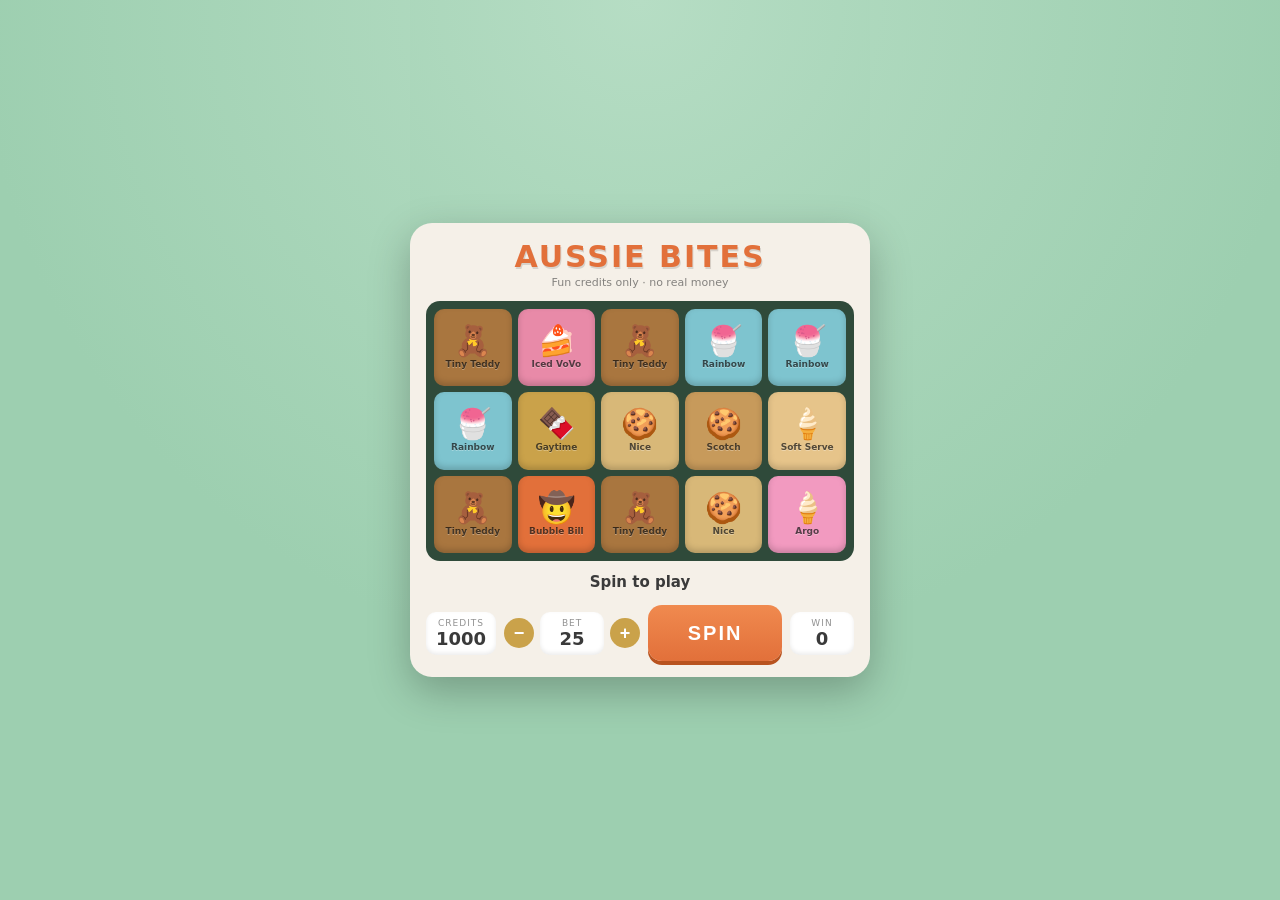
==== game/index.html @ 85b824dc "Add Phase 1 playable Aussie Bites web slot + lock symbol catalogue - Self-contained HTML/CSS/JS slot" ====
<!DOCTYPE html>
<html lang="en">
<head>
  <meta charset="UTF-8" />
  <meta name="viewport" content="width=device-width, initial-scale=1.0, maximum-scale=1.0, user-scalable=no" />
  <title>Aussie Bites</title>
  <link rel="stylesheet" href="css/style.css" />
</head>
<body>
  <div id="machine">
    <header id="topbar">
      <h1>AUSSIE BITES</h1>
      <p class="tagline">Fun credits only &middot; no real money</p>
    </header>

    <!-- Reel grid: 5 reels x 3 rows -->
    <div id="reels" aria-label="slot reels"></div>

    <!-- Win / message banner -->
    <div id="banner">Spin to play</div>

    <!-- Controls -->
    <footer id="controls">
      <div class="meter">
        <span class="meter-label">CREDITS</span>
        <span id="credits" class="meter-value">0</span>
      </div>

      <div class="bet">
        <button id="betDown" class="chip" aria-label="decrease bet">&minus;</button>
        <div class="meter">
          <span class="meter-label">BET</span>
          <span id="bet" class="meter-value">0</span>
        </div>
        <button id="betUp" class="chip" aria-label="increase bet">&plus;</button>
      </div>

      <button id="spin">SPIN</button>

      <div class="meter">
        <span class="meter-label">WIN</span>
        <span id="win" class="meter-value">0</span>
      </div>
    </footer>
  </div>

  <script src="js/symbols.js"></script>
  <script src="js/paylines.js"></script>
  <script src="js/game.js"></script>
</body>
</html>
---- game/css/style.css ----
/* Aussie Bites — Phase 1 styling.
   Greeting-card aesthetic: soft pastels, cream cards, rounded, drop shadows. */

:root {
  --mint: #9dcfb0;
  --cream: #f5f0e8;
  --ink: #3a3a3a;
  --accent: #e2703a;
  --gold: #caa24a;
}

* { box-sizing: border-box; -webkit-tap-highlight-color: transparent; }

html, body {
  margin: 0;
  height: 100%;
  font-family: "Trebuchet MS", "Segoe UI", system-ui, sans-serif;
  color: var(--ink);
  background: radial-gradient(circle at 50% 0%, #b6ddc4 0%, var(--mint) 60%);
  display: flex;
  align-items: center;
  justify-content: center;
}

#machine {
  width: min(96vw, 460px);
  background: var(--cream);
  border-radius: 22px;
  padding: 16px;
  box-shadow: 0 14px 40px rgba(0, 0, 0, 0.25);
}

#topbar { text-align: center; margin-bottom: 12px; }
#topbar h1 {
  margin: 0;
  font-size: 30px;
  letter-spacing: 2px;
  color: var(--accent);
  text-shadow: 1px 2px 0 rgba(0, 0, 0, 0.12);
}
.tagline { margin: 2px 0 0; font-size: 11px; opacity: 0.6; }

/* Reel grid */
#reels {
  display: grid;
  grid-template-columns: repeat(5, 1fr);
  gap: 6px;
  background: #2f4a3a;
  padding: 8px;
  border-radius: 14px;
}
.reel { display: grid; grid-template-rows: repeat(3, 1fr); gap: 6px; }

.cell {
  aspect-ratio: 1 / 1;
  border-radius: 10px;
  display: flex;
  flex-direction: column;
  align-items: center;
  justify-content: center;
  text-align: center;
  box-shadow: inset 0 -3px 6px rgba(0, 0, 0, 0.18);
  transition: opacity 0.1s, transform 0.1s;
  overflow: hidden;
}
.sym-emoji { font-size: clamp(18px, 6vw, 30px); line-height: 1; }
.sym-label {
  font-size: 9px;
  font-weight: bold;
  margin-top: 3px;
  color: rgba(0, 0, 0, 0.65);
  text-shadow: 0 1px 0 rgba(255, 255, 255, 0.3);
}
.cell.hit {
  outline: 3px solid #fff36b;
  transform: scale(1.06);
  box-shadow: 0 0 14px #ffe14d;
}

/* Banner */
#banner {
  margin: 12px 0;
  text-align: center;
  font-weight: bold;
  font-size: 15px;
  min-height: 20px;
  color: var(--ink);
}
#banner.flash { color: #c0392b; animation: shake 0.3s; }
@keyframes shake {
  0%, 100% { transform: translateX(0); }
  25% { transform: translateX(-4px); }
  75% { transform: translateX(4px); }
}

/* Controls */
#controls {
  display: flex;
  align-items: center;
  justify-content: space-between;
  gap: 8px;
}
.meter {
  display: flex;
  flex-direction: column;
  align-items: center;
  background: #fff;
  border-radius: 10px;
  padding: 6px 10px;
  min-width: 64px;
  box-shadow: inset 0 -2px 4px rgba(0, 0, 0, 0.08);
}
.meter-label { font-size: 9px; letter-spacing: 1px; opacity: 0.55; }
.meter-value { font-size: 18px; font-weight: bold; }

.bet { display: flex; align-items: center; gap: 6px; }
.chip {
  width: 30px; height: 30px;
  border: none; border-radius: 50%;
  background: var(--gold); color: #fff;
  font-size: 18px; font-weight: bold;
  cursor: pointer;
}
.chip:active { transform: scale(0.92); }

#spin {
  flex: 1;
  height: 56px;
  border: none;
  border-radius: 14px;
  background: linear-gradient(180deg, #f08a4f, var(--accent));
  color: #fff;
  font-size: 20px;
  font-weight: bold;
  letter-spacing: 2px;
  cursor: pointer;
  box-shadow: 0 4px 0 #b8531f;
}
#spin:active { transform: translateY(3px); box-shadow: 0 1px 0 #b8531f; }
#spin:disabled { opacity: 0.6; box-shadow: 0 4px 0 #b8531f; cursor: default; }
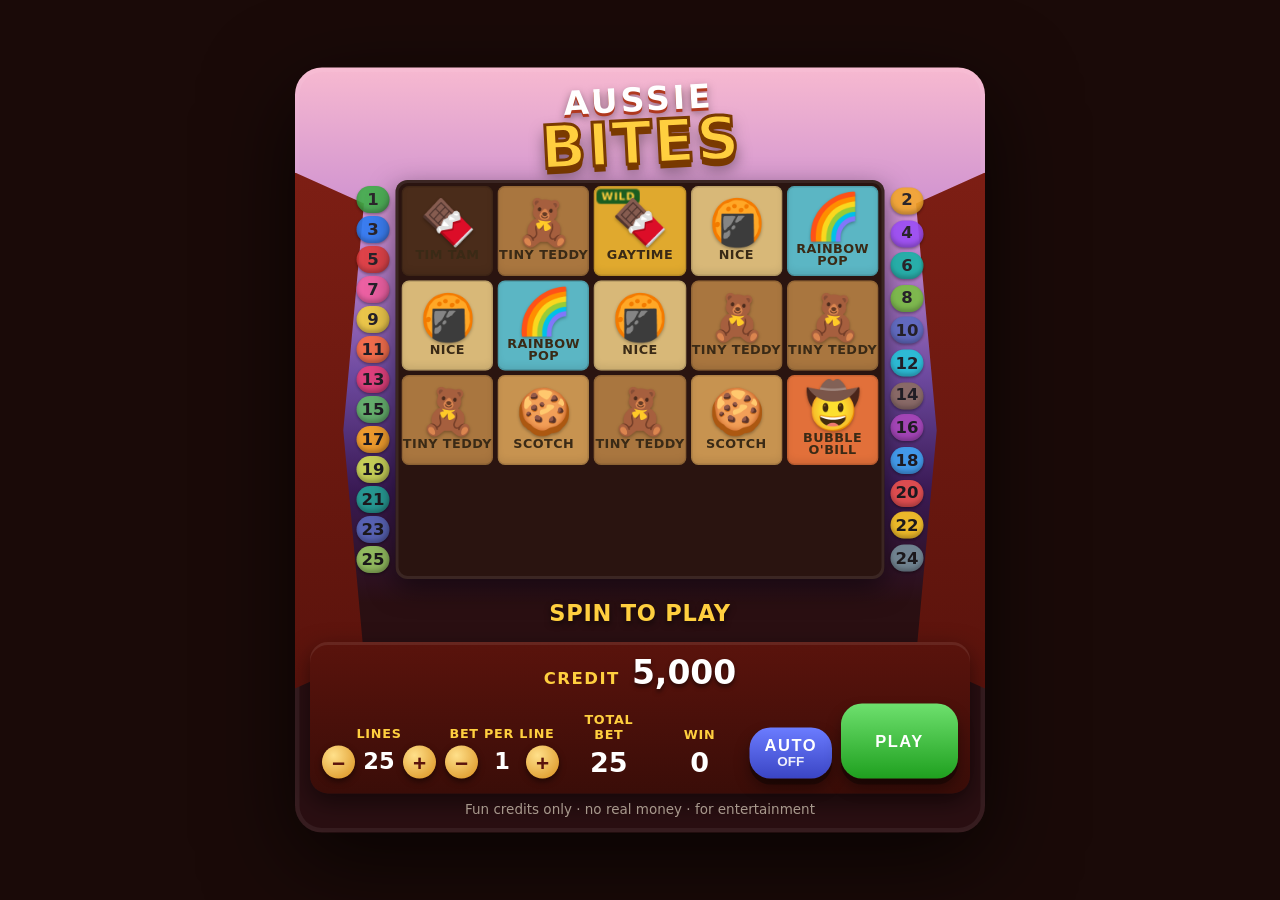
==== commit 8cbe5574: "Complete More Chilli-style rebuild: virtual reel strips, full feature, tuned RTP Full replacement of" ====
--- a/game/index.html
+++ b/game/index.html
@@ -3,46 +3,105 @@
 <head>
   <meta charset="UTF-8" />
   <meta name="viewport" content="width=device-width, initial-scale=1.0, maximum-scale=1.0, user-scalable=no" />
-  <title>Aussie Bites</title>
+  <title>Aussie Bites — Canteen Frenzy</title>
   <link rel="stylesheet" href="css/style.css" />
 </head>
 <body>
-  <div id="machine">
-    <header id="topbar">
-      <h1>AUSSIE BITES</h1>
-      <p class="tagline">Fun credits only &middot; no real money</p>
-    </header>
+  <!-- Whole machine scales to fit the screen via JS transform -->
+  <div id="stage">
+    <div id="machine" class="base-mode">
 
-    <!-- Reel grid: 5 reels x 3 rows -->
-    <div id="reels" aria-label="slot reels"></div>
+      <!-- ===== Top bar: logo + collect meter (meter shown in feature) ===== -->
+      <header id="topbar">
+        <div id="logo">
+          <span class="logo-aussie">AUSSIE</span>
+          <span class="logo-bites">BITES</span>
+        </div>
+        <div id="collect" aria-hidden="true">
+          <span id="collectCount">0</span>
+          <span class="collect-label">COLLECTED</span>
+          <div id="collectGoal">Collect 9 for more reels!</div>
+        </div>
+      </header>
 
-    <!-- Win / message banner -->
-    <div id="banner">Spin to play</div>
-
-    <!-- Controls -->
-    <footer id="controls">
-      <div class="meter">
-        <span class="meter-label">CREDITS</span>
-        <span id="credits" class="meter-value">0</span>
+      <!-- ===== Reel area: payline numbers | reels | payline numbers ===== -->
+      <div id="reelArea">
+        <div class="line-col" id="linesLeft"></div>
+        <div id="reelWrap">
+          <div id="reels" aria-label="slot reels"></div>
+          <!-- payline + win-line overlays are drawn here -->
+          <svg id="lineOverlay" viewBox="0 0 1000 600" preserveAspectRatio="none"></svg>
+          <div id="freeBadge" aria-hidden="true">BONUS REELS IN PLAY</div>
+        </div>
+        <div class="line-col" id="linesRight"></div>
       </div>
 
-      <div class="bet">
-        <button id="betDown" class="chip" aria-label="decrease bet">&minus;</button>
-        <div class="meter">
-          <span class="meter-label">BET</span>
-          <span id="bet" class="meter-value">0</span>
+      <!-- ===== Message banner ===== -->
+      <div id="banner">SPIN TO PLAY</div>
+
+      <!-- ===== Button deck (More Chilli style) ===== -->
+      <footer id="deck">
+        <div class="readout">
+          <span class="readout-label">CREDIT</span>
+          <span id="credits" class="readout-value">0</span>
         </div>
-        <button id="betUp" class="chip" aria-label="increase bet">&plus;</button>
-      </div>
 
-      <button id="spin">SPIN</button>
+        <div class="deck-controls">
+          <div class="ctrl">
+            <span class="ctrl-label">LINES</span>
+            <div class="ctrl-row">
+              <button class="step" id="linesDown" aria-label="fewer lines">−</button>
+              <span id="lines" class="ctrl-value">25</span>
+              <button class="step" id="linesUp" aria-label="more lines">+</button>
+            </div>
+          </div>
 
-      <div class="meter">
-        <span class="meter-label">WIN</span>
-        <span id="win" class="meter-value">0</span>
-      </div>
-    </footer>
+          <div class="ctrl">
+            <span class="ctrl-label">BET PER LINE</span>
+            <div class="ctrl-row">
+              <button class="step" id="betDown" aria-label="lower bet">−</button>
+              <span id="betPerLine" class="ctrl-value">1</span>
+              <button class="step" id="betUp" aria-label="raise bet">+</button>
+            </div>
+          </div>
+
+          <div class="ctrl">
+            <span class="ctrl-label">TOTAL BET</span>
+            <span id="totalBet" class="ctrl-value big">25</span>
+          </div>
+
+          <div class="ctrl">
+            <span class="ctrl-label">WIN</span>
+            <span id="win" class="ctrl-value big">0</span>
+          </div>
+
+          <button id="auto" class="round-btn">
+            <span class="round-top">AUTO</span>
+            <span id="autoCount" class="round-sub">OFF</span>
+          </button>
+
+          <button id="play" class="round-btn play">
+            <span class="round-top">PLAY</span>
+          </button>
+        </div>
+      </footer>
+
+      <p class="disclaimer">Fun credits only · no real money · for entertainment</p>
+    </div>
   </div>
+
+  <!-- ===== Full-screen celebration / pick overlays ===== -->
+  <div id="overlay" class="hidden">
+    <div id="overlayCard">
+      <div id="overlayMascot">🤠</div>
+      <h2 id="overlayTitle">CANTEEN FRENZY!</h2>
+      <p id="overlaySub">12 Free Games</p>
+      <button id="overlayBtn">START</button>
+    </div>
+  </div>
+
+  <!-- big-win coin canvas -->
+  <canvas id="fx" aria-hidden="true"></canvas>
 
   <script src="js/symbols.js"></script>
   <script src="js/paylines.js"></script>
--- a/game/css/style.css
+++ b/game/css/style.css
@@ -1,140 +1,370 @@
-/* Aussie Bites — Phase 1 styling.
-   Greeting-card aesthetic: soft pastels, cream cards, rounded, drop shadows. */
+/* ============================================================
+   Aussie Bites — More Chilli-style cabinet
+   Placeholder symbol art (emoji + colour) for now; chrome is real.
+   ============================================================ */
 
 :root {
-  --mint: #9dcfb0;
-  --cream: #f5f0e8;
-  --ink: #3a3a3a;
-  --accent: #e2703a;
-  --gold: #caa24a;
-}
-
-* { box-sizing: border-box; -webkit-tap-highlight-color: transparent; }
+  --reel-cell: #f7f1df;      /* cream reel cell */
+  --reel-cell-2: #fbf7ea;
+  --gap: #2a1410;            /* dark reel separators */
+  --gold: #ffcf3f;
+  --gold-deep: #d98f1d;
+  --sky-top: #f7b9d0;
+  --sky-mid: #c88bd0;
+  --sky-low: #6e4aa0;
+  --rock: #7d1e14;
+  --rock-dark: #5a130c;
+  --deck: #3a0d08;
+  --text-cream: #fff6e0;
+}
+
+* { box-sizing: border-box; margin: 0; padding: 0; -webkit-tap-highlight-color: transparent; }
 
 html, body {
-  margin: 0;
   height: 100%;
   font-family: "Trebuchet MS", "Segoe UI", system-ui, sans-serif;
-  color: var(--ink);
-  background: radial-gradient(circle at 50% 0%, #b6ddc4 0%, var(--mint) 60%);
+  background: #1a0a08;
+  color: var(--text-cream);
+  overflow: hidden;
+  user-select: none;
+}
+
+/* Stage centres + scales the fixed-size machine to any screen */
+#stage {
+  position: fixed;
+  inset: 0;
   display: flex;
   align-items: center;
   justify-content: center;
 }
 
 #machine {
-  width: min(96vw, 460px);
-  background: var(--cream);
-  border-radius: 22px;
-  padding: 16px;
-  box-shadow: 0 14px 40px rgba(0, 0, 0, 0.25);
-}
-
-#topbar { text-align: center; margin-bottom: 12px; }
-#topbar h1 {
-  margin: 0;
-  font-size: 30px;
+  position: relative;
+  width: 460px;
+  /* desert sunset */
+  background:
+    linear-gradient(180deg, var(--sky-top) 0%, var(--sky-mid) 22%, var(--sky-low) 40%, #3a1a55 55%, #2a0f12 70%);
+  border-radius: 18px;
+  padding: 12px 10px 10px;
+  box-shadow: 0 18px 60px rgba(0,0,0,.7), inset 0 0 0 3px rgba(255,255,255,.06);
+  overflow: hidden;
+}
+/* canyon rock walls framing the reels */
+#machine::before, #machine::after {
+  content: "";
+  position: absolute;
+  top: 70px; bottom: 96px;
+  width: 46px;
+  background: linear-gradient(180deg, var(--rock), var(--rock-dark));
+  z-index: 0;
+}
+#machine::before { left: 0; clip-path: polygon(0 0,100% 6%,70% 50%,100% 94%,0 100%); }
+#machine::after  { right: 0; clip-path: polygon(100% 0,0 6%,30% 50%,0 94%,100% 100%); }
+
+/* ===== Top bar ===== */
+#topbar {
+  position: relative;
+  z-index: 2;
+  display: flex;
+  align-items: center;
+  justify-content: center;
+  min-height: 56px;
+  margin-bottom: 6px;
+}
+#logo { text-align: center; line-height: .92; transform: rotate(-3deg); }
+.logo-aussie {
+  display: block;
+  font-size: 22px;
+  font-weight: 800;
   letter-spacing: 2px;
-  color: var(--accent);
-  text-shadow: 1px 2px 0 rgba(0, 0, 0, 0.12);
-}
-.tagline { margin: 2px 0 0; font-size: 11px; opacity: 0.6; }
-
-/* Reel grid */
+  color: #fff;
+  text-shadow: 0 2px 0 #b1391f, 0 3px 6px rgba(0,0,0,.5);
+}
+.logo-bites {
+  display: block;
+  font-size: 40px;
+  font-weight: 900;
+  letter-spacing: 1px;
+  color: var(--gold);
+  -webkit-text-stroke: 2px #7a3a00;
+  text-shadow: 0 4px 0 #7a3a00, 0 6px 10px rgba(0,0,0,.5);
+}
+
+/* collect meter (feature only) */
+#collect {
+  position: absolute;
+  right: 6px; top: 0;
+  text-align: center;
+  background: radial-gradient(circle at 50% 35%, #ff5a3c, #b81d0c);
+  border: 3px solid var(--gold);
+  border-radius: 50%;
+  width: 78px; height: 78px;
+  display: none;
+  flex-direction: column;
+  align-items: center;
+  justify-content: center;
+  box-shadow: 0 4px 14px rgba(0,0,0,.5);
+}
+#machine.feature-mode #collect { display: flex; }
+#collectCount { font-size: 30px; font-weight: 900; color: #fff; text-shadow: 0 2px 3px rgba(0,0,0,.6); }
+.collect-label { font-size: 9px; font-weight: 700; letter-spacing: 1px; color: var(--gold); }
+#collectGoal {
+  position: absolute; top: 82px; right: -6px;
+  width: 150px;
+  font-size: 11px; font-weight: 700;
+  color: #fff; text-shadow: 0 1px 3px #000;
+  text-align: right;
+}
+@keyframes collectPop { 0%{transform:scale(1)} 40%{transform:scale(1.35)} 100%{transform:scale(1)} }
+#collect.pop { animation: collectPop .4s ease; }
+
+/* ===== Reel area ===== */
+#reelArea {
+  position: relative;
+  z-index: 2;
+  display: flex;
+  align-items: stretch;
+  gap: 4px;
+  justify-content: center;
+}
+.line-col {
+  display: flex;
+  flex-direction: column;
+  justify-content: space-around;
+  padding: 4px 0;
+  gap: 2px;
+}
+.line-num {
+  width: 22px; height: 18px;
+  border-radius: 9px;
+  font-size: 11px; font-weight: 800;
+  color: #1a1a1a;
+  display: flex; align-items: center; justify-content: center;
+  box-shadow: inset 0 -2px 3px rgba(0,0,0,.25), 0 1px 2px rgba(0,0,0,.4);
+  opacity: .9;
+  transition: transform .15s, box-shadow .15s, opacity .15s;
+}
+.line-num.active {
+  opacity: 1;
+  transform: scale(1.18);
+  box-shadow: 0 0 8px 2px #fff, inset 0 -2px 3px rgba(0,0,0,.25);
+}
+.line-num.off { opacity: .25; filter: grayscale(.7); }
+
+#reelWrap {
+  position: relative;
+  background: var(--gap);
+  border-radius: 8px;
+  padding: 4px;
+  box-shadow: inset 0 0 0 2px rgba(255,255,255,.08), 0 6px 18px rgba(0,0,0,.5);
+}
 #reels {
   display: grid;
   grid-template-columns: repeat(5, 1fr);
-  gap: 6px;
-  background: #2f4a3a;
-  padding: 8px;
-  border-radius: 14px;
-}
-.reel { display: grid; grid-template-rows: repeat(3, 1fr); gap: 6px; }
-
+  gap: 3px;
+  width: 318px;
+}
+.reel {
+  display: grid;
+  grid-template-rows: repeat(3, 1fr);
+  gap: 3px;
+  overflow: hidden;
+}
 .cell {
-  aspect-ratio: 1 / 1;
-  border-radius: 10px;
+  position: relative;
+  height: 60px;
+  border-radius: 5px;
+  background: var(--reel-cell);
   display: flex;
   flex-direction: column;
   align-items: center;
   justify-content: center;
+  box-shadow: inset 0 0 0 1px rgba(0,0,0,.12), inset 0 -3px 5px rgba(0,0,0,.08);
+  transition: transform .1s;
+  overflow: hidden;
+}
+.cell .sym-emoji { font-size: 30px; line-height: 1; filter: drop-shadow(0 1px 1px rgba(0,0,0,.3)); }
+.cell .sym-label {
+  font-size: 8.5px; font-weight: 800; letter-spacing: .3px;
+  color: #3a2a16; margin-top: 2px; text-transform: uppercase;
+  max-width: 100%; text-align: center; line-height: 1;
+}
+/* role tags on placeholder tiles */
+.cell .sym-tag {
+  position: absolute; top: 2px; left: 2px;
+  font-size: 7px; font-weight: 900; letter-spacing: .5px;
+  padding: 1px 3px; border-radius: 3px;
+  background: rgba(0,0,0,.55); color: var(--gold);
+}
+.cell.scatter .sym-tag { background: #c2185b; color: #fff; }
+.cell.wild .sym-tag { background: #1b5e20; color: var(--gold); }
+
+.cell.dim { opacity: .3; }
+@keyframes hitPulse {
+  0%,100% { transform: scale(1); box-shadow: inset 0 0 0 1px rgba(0,0,0,.12); }
+  50% { transform: scale(1.08); box-shadow: 0 0 14px 3px var(--gold), inset 0 0 0 2px var(--gold); }
+}
+.cell.hit { animation: hitPulse .55s ease infinite; z-index: 3; }
+@keyframes scatterGlow {
+  0%,100% { box-shadow: inset 0 0 0 2px #c2185b; }
+  50% { box-shadow: 0 0 16px 4px #ff4081, inset 0 0 0 2px #ff4081; }
+}
+.cell.scatter-hit { animation: scatterGlow .6s ease infinite; z-index: 3; }
+/* reel currently spinning */
+.reel.spinning .cell { filter: blur(1px); }
+@keyframes anticip {
+  0%,100% { box-shadow: inset 0 0 0 2px var(--gold); }
+  50% { box-shadow: 0 0 22px 6px var(--gold), inset 0 0 0 3px var(--gold); }
+}
+.reel.anticipating { animation: anticip .35s ease infinite; }
+
+/* expanding wild fills the whole reel */
+.cell.wild-expand {
+  background: linear-gradient(180deg, #ffd96b, #e0a92e) !important;
+}
+
+#freeBadge {
+  position: absolute;
+  left: 50%; bottom: -10px; transform: translateX(-50%);
+  background: var(--gold); color: #5a130c;
+  font-size: 10px; font-weight: 900; letter-spacing: 1px;
+  padding: 3px 12px; border-radius: 10px;
+  display: none; white-space: nowrap;
+  box-shadow: 0 2px 6px rgba(0,0,0,.5);
+}
+#machine.feature-mode #freeBadge { display: block; }
+
+#lineOverlay {
+  position: absolute; inset: 4px;
+  width: calc(100% - 8px); height: calc(100% - 8px);
+  pointer-events: none; z-index: 4;
+}
+
+/* ===== Banner ===== */
+#banner {
+  position: relative; z-index: 2;
+  margin: 14px auto 8px;
   text-align: center;
-  box-shadow: inset 0 -3px 6px rgba(0, 0, 0, 0.18);
-  transition: opacity 0.1s, transform 0.1s;
-  overflow: hidden;
-}
-.sym-emoji { font-size: clamp(18px, 6vw, 30px); line-height: 1; }
-.sym-label {
-  font-size: 9px;
-  font-weight: bold;
-  margin-top: 3px;
-  color: rgba(0, 0, 0, 0.65);
-  text-shadow: 0 1px 0 rgba(255, 255, 255, 0.3);
-}
-.cell.hit {
-  outline: 3px solid #fff36b;
-  transform: scale(1.06);
-  box-shadow: 0 0 14px #ffe14d;
-}
-
-/* Banner */
-#banner {
-  margin: 12px 0;
+  font-size: 15px; font-weight: 800; letter-spacing: .5px;
+  color: var(--gold);
+  text-shadow: 0 2px 4px rgba(0,0,0,.6);
+  min-height: 20px;
+}
+@keyframes bannerFlash { 0%,100%{color:var(--gold)} 50%{color:#fff} }
+#banner.flash { animation: bannerFlash .3s ease 2; }
+
+/* ===== Button deck ===== */
+#deck {
+  position: relative; z-index: 2;
+  background: linear-gradient(180deg, #5a130c, var(--deck));
+  border-radius: 12px;
+  padding: 8px 8px 10px;
+  box-shadow: inset 0 2px 0 rgba(255,255,255,.08), 0 6px 16px rgba(0,0,0,.5);
+}
+.readout {
+  display: flex; align-items: baseline; justify-content: center; gap: 8px;
+  margin-bottom: 8px;
+}
+.readout-label { font-size: 11px; font-weight: 700; color: var(--gold); letter-spacing: 1px; }
+.readout-value {
+  font-size: 22px; font-weight: 900; color: #fff;
+  font-variant-numeric: tabular-nums;
+  text-shadow: 0 2px 3px rgba(0,0,0,.5);
+}
+
+.deck-controls {
+  display: grid;
+  grid-template-columns: repeat(4, 1fr) auto auto;
+  gap: 6px;
+  align-items: end;
+}
+.ctrl { text-align: center; }
+.ctrl-label { display: block; font-size: 8.5px; font-weight: 800; color: var(--gold); letter-spacing: .5px; margin-bottom: 3px; }
+.ctrl-row { display: flex; align-items: center; justify-content: center; gap: 3px; }
+.ctrl-value {
+  font-size: 15px; font-weight: 900; color: #fff; min-width: 26px;
+  font-variant-numeric: tabular-nums;
+}
+.ctrl-value.big { font-size: 18px; }
+.step {
+  width: 22px; height: 22px; border-radius: 50%;
+  border: none; cursor: pointer;
+  background: radial-gradient(circle at 35% 30%, #ffe08a, var(--gold-deep));
+  color: #5a130c; font-size: 15px; font-weight: 900; line-height: 1;
+  box-shadow: 0 2px 4px rgba(0,0,0,.5);
+}
+.step:active { transform: translateY(1px); }
+
+.round-btn {
+  border: none; cursor: pointer;
+  border-radius: 14px;
+  padding: 6px 10px;
+  display: flex; flex-direction: column; align-items: center; justify-content: center;
+  color: #fff; font-weight: 900;
+  box-shadow: 0 4px 0 rgba(0,0,0,.35), 0 6px 10px rgba(0,0,0,.4);
+}
+.round-btn:active { transform: translateY(3px); box-shadow: 0 1px 0 rgba(0,0,0,.35); }
+.round-top { font-size: 11px; letter-spacing: 1px; }
+.round-sub { font-size: 9px; opacity: .9; }
+#auto { background: linear-gradient(180deg, #6b7cff, #3a45c4); min-width: 52px; }
+#auto.on { background: linear-gradient(180deg, #ff8a3a, #d4571d); }
+.play {
+  background: linear-gradient(180deg, #6ee06e, #1fa01f);
+  min-width: 78px; min-height: 50px;
+  font-size: 16px;
+}
+.play:disabled, .round-btn:disabled { filter: grayscale(.6) brightness(.8); cursor: default; }
+
+.disclaimer {
+  position: relative; z-index: 2;
+  text-align: center; font-size: 9px; opacity: .6; margin-top: 6px;
+  color: var(--text-cream);
+}
+
+/* ===== Overlay (celebration / feature start) ===== */
+#overlay {
+  position: fixed; inset: 0; z-index: 50;
+  background: rgba(0,0,0,.72);
+  display: flex; align-items: center; justify-content: center;
+  backdrop-filter: blur(2px);
+}
+#overlay.hidden { display: none; }
+#overlayCard {
   text-align: center;
-  font-weight: bold;
-  font-size: 15px;
-  min-height: 20px;
-  color: var(--ink);
-}
-#banner.flash { color: #c0392b; animation: shake 0.3s; }
-@keyframes shake {
-  0%, 100% { transform: translateX(0); }
-  25% { transform: translateX(-4px); }
-  75% { transform: translateX(4px); }
-}
-
-/* Controls */
-#controls {
-  display: flex;
-  align-items: center;
-  justify-content: space-between;
-  gap: 8px;
-}
-.meter {
-  display: flex;
-  flex-direction: column;
-  align-items: center;
-  background: #fff;
-  border-radius: 10px;
-  padding: 6px 10px;
-  min-width: 64px;
-  box-shadow: inset 0 -2px 4px rgba(0, 0, 0, 0.08);
-}
-.meter-label { font-size: 9px; letter-spacing: 1px; opacity: 0.55; }
-.meter-value { font-size: 18px; font-weight: bold; }
-
-.bet { display: flex; align-items: center; gap: 6px; }
-.chip {
-  width: 30px; height: 30px;
-  border: none; border-radius: 50%;
-  background: var(--gold); color: #fff;
-  font-size: 18px; font-weight: bold;
-  cursor: pointer;
-}
-.chip:active { transform: scale(0.92); }
-
-#spin {
-  flex: 1;
-  height: 56px;
-  border: none;
-  border-radius: 14px;
-  background: linear-gradient(180deg, #f08a4f, var(--accent));
-  color: #fff;
-  font-size: 20px;
-  font-weight: bold;
-  letter-spacing: 2px;
-  cursor: pointer;
-  box-shadow: 0 4px 0 #b8531f;
-}
-#spin:active { transform: translateY(3px); box-shadow: 0 1px 0 #b8531f; }
-#spin:disabled { opacity: 0.6; box-shadow: 0 4px 0 #b8531f; cursor: default; }
+  background: radial-gradient(circle at 50% 0%, #ff7a3c, #b81d0c 70%);
+  border: 4px solid var(--gold);
+  border-radius: 22px;
+  padding: 28px 34px;
+  box-shadow: 0 20px 60px rgba(0,0,0,.6);
+  animation: cardIn .4s cubic-bezier(.2,1.3,.4,1);
+  max-width: 86vw;
+}
+@keyframes cardIn { from{transform:scale(.6);opacity:0} to{transform:scale(1);opacity:1} }
+#overlayMascot { font-size: 72px; animation: bounce 1s ease infinite; }
+@keyframes bounce { 0%,100%{transform:translateY(0)} 50%{transform:translateY(-12px)} }
+#overlayTitle {
+  font-size: 30px; font-weight: 900; color: var(--gold);
+  text-shadow: 0 3px 0 #7a1500, 0 5px 10px rgba(0,0,0,.5);
+  margin: 6px 0;
+}
+#overlaySub { font-size: 18px; font-weight: 800; color: #fff; margin-bottom: 16px; }
+#overlayBtn {
+  border: none; cursor: pointer;
+  background: linear-gradient(180deg, #6ee06e, #1fa01f);
+  color: #fff; font-size: 18px; font-weight: 900; letter-spacing: 1px;
+  padding: 12px 34px; border-radius: 14px;
+  box-shadow: 0 4px 0 #145a14, 0 6px 12px rgba(0,0,0,.4);
+}
+#overlayBtn:active { transform: translateY(3px); box-shadow: 0 1px 0 #145a14; }
+.pick-grid { display: flex; gap: 10px; justify-content: center; margin: 10px 0 4px; }
+.pick { cursor: pointer; background: rgba(0,0,0,.25); border: 2px solid var(--gold);
+        border-radius: 12px; padding: 10px 14px; color: #fff; font-weight: 800; }
+.pick:active { transform: translateY(2px); }
+
+/* big-win coin canvas */
+#fx { position: fixed; inset: 0; z-index: 40; pointer-events: none; }
+
+/* ===== feature-mode cabinet recolour ===== */
+#machine.feature-mode {
+  background: linear-gradient(180deg, #ffd27a 0%, #ff9e57 25%, #c85a2a 50%, #6e2a55 72%, #2a0f2a 88%);
+}
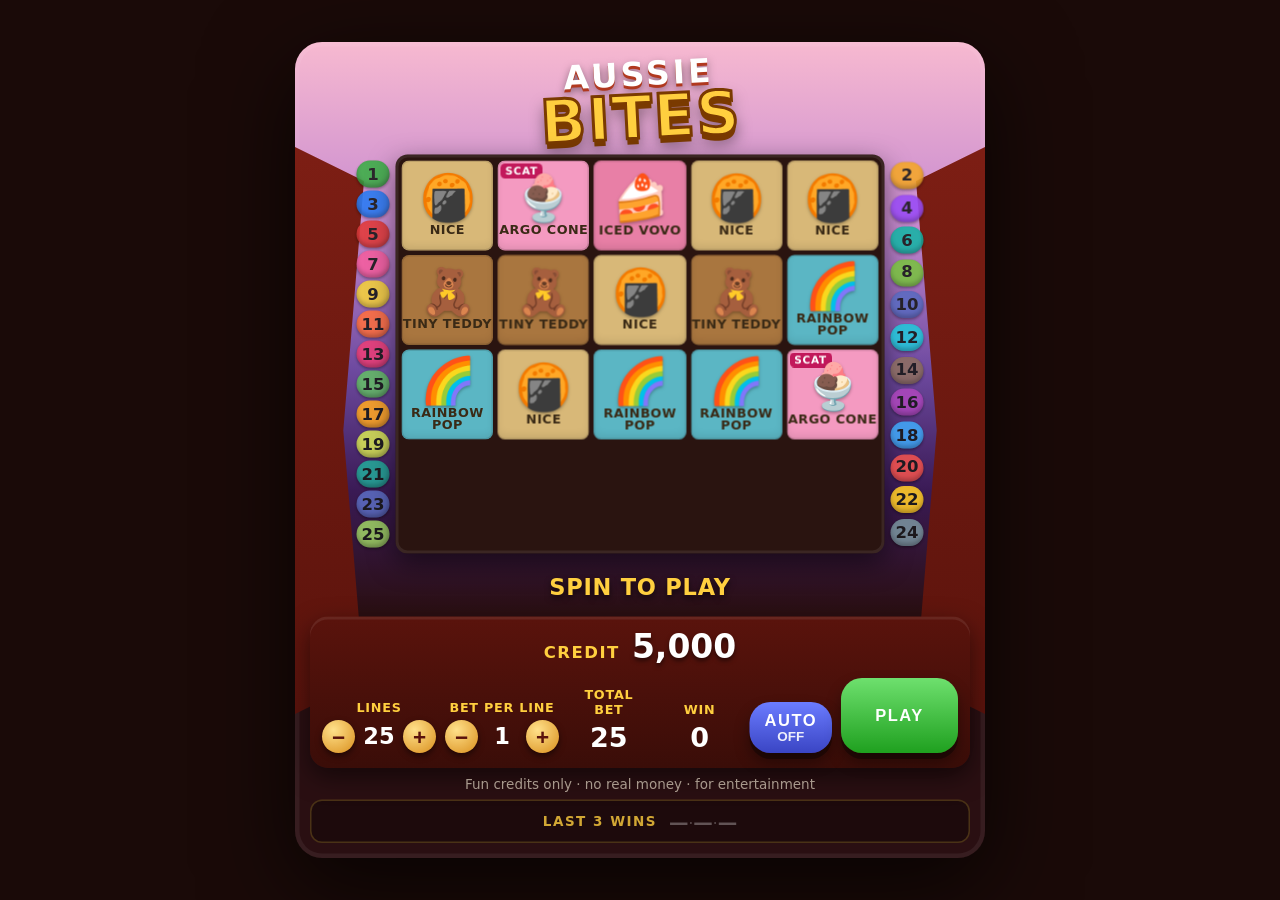
==== commit ff8e8db6: "Fix forced-wild reel visuals, threshold timing, and add Last 3 Wins - Bug fix: forced-wild reels now" ====
--- a/game/index.html
+++ b/game/index.html
@@ -87,6 +87,13 @@
       </footer>
 
       <p class="disclaimer">Fun credits only · no real money · for entertainment</p>
+
+      <div id="lastWinsBar">
+        <span class="lw-label">LAST 3 WINS</span>
+        <span id="lastWins">
+          <span class="lw-val lw-empty">—</span><span class="lw-sep">·</span><span class="lw-val lw-empty">—</span><span class="lw-sep">·</span><span class="lw-val lw-empty">—</span>
+        </span>
+      </div>
     </div>
   </div>
 
--- a/game/css/style.css
+++ b/game/css/style.css
@@ -368,3 +368,31 @@
 #machine.feature-mode {
   background: linear-gradient(180deg, #ffd27a 0%, #ff9e57 25%, #c85a2a 50%, #6e2a55 72%, #2a0f2a 88%);
 }
+
+/* ===== Last 3 Wins bar ===== */
+#lastWinsBar {
+  position: relative; z-index: 2;
+  display: flex;
+  align-items: center;
+  justify-content: center;
+  gap: 8px;
+  margin-top: 5px;
+  padding: 4px 10px;
+  background: rgba(0,0,0,.3);
+  border-radius: 8px;
+  border: 1px solid rgba(255,207,63,.2);
+}
+.lw-label {
+  font-size: 9px; font-weight: 800; letter-spacing: 1px;
+  color: var(--gold); opacity: .8;
+  white-space: nowrap;
+}
+.lw-val {
+  font-size: 13px; font-weight: 900;
+  color: #fff;
+  font-variant-numeric: tabular-nums;
+}
+.lw-val.lw-empty { color: rgba(255,255,255,.3); }
+@keyframes lwPop { 0%{transform:scale(1.4);color:var(--gold)} 100%{transform:scale(1);color:#fff} }
+.lw-val.lw-new { animation: lwPop .5s ease forwards; }
+.lw-sep { font-size: 10px; color: rgba(255,255,255,.25); }
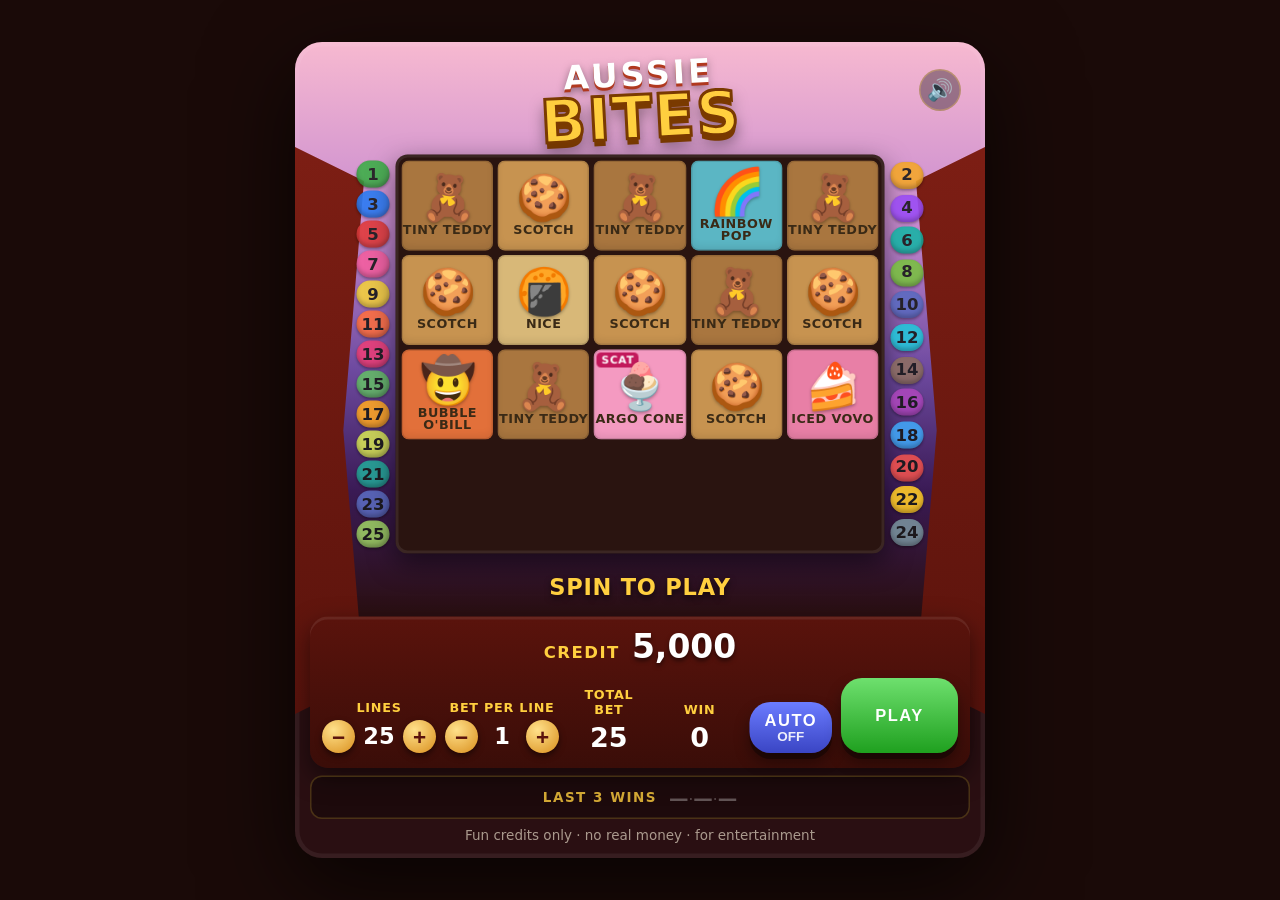
==== commit fed38c6d: "Add synthesised SFX, win-line cycling, credit tick, gamble feature, reel snap - audio.js: Web Audio " ====
--- a/game/index.html
+++ b/game/index.html
@@ -7,16 +7,16 @@
   <link rel="stylesheet" href="css/style.css" />
 </head>
 <body>
-  <!-- Whole machine scales to fit the screen via JS transform -->
   <div id="stage">
     <div id="machine" class="base-mode">
 
-      <!-- ===== Top bar: logo + collect meter (meter shown in feature) ===== -->
+      <!-- ===== Top bar: logo + collect meter (shown in feature) ===== -->
       <header id="topbar">
         <div id="logo">
           <span class="logo-aussie">AUSSIE</span>
           <span class="logo-bites">BITES</span>
         </div>
+        <button id="muteBtn" title="Mute" aria-label="Mute sound">🔊</button>
         <div id="collect" aria-hidden="true">
           <span id="collectCount">0</span>
           <span class="collect-label">COLLECTED</span>
@@ -24,12 +24,11 @@
         </div>
       </header>
 
-      <!-- ===== Reel area: payline numbers | reels | payline numbers ===== -->
+      <!-- ===== Reel area ===== -->
       <div id="reelArea">
         <div class="line-col" id="linesLeft"></div>
         <div id="reelWrap">
           <div id="reels" aria-label="slot reels"></div>
-          <!-- payline + win-line overlays are drawn here -->
           <svg id="lineOverlay" viewBox="0 0 1000 600" preserveAspectRatio="none"></svg>
           <div id="freeBadge" aria-hidden="true">BONUS REELS IN PLAY</div>
         </div>
@@ -39,7 +38,14 @@
       <!-- ===== Message banner ===== -->
       <div id="banner">SPIN TO PLAY</div>
 
-      <!-- ===== Button deck (More Chilli style) ===== -->
+      <!-- ===== Gamble bar (appears after a base-game win) ===== -->
+      <div id="gambleBar" class="hidden">
+        <span id="gambleOffer">Double 0?</span>
+        <button id="gambleBtn" class="gb-btn gb-go">GAMBLE</button>
+        <button id="collectBtn" class="gb-btn gb-collect">COLLECT</button>
+      </div>
+
+      <!-- ===== Button deck ===== -->
       <footer id="deck">
         <div class="readout">
           <span class="readout-label">CREDIT</span>
@@ -86,18 +92,19 @@
         </div>
       </footer>
 
-      <p class="disclaimer">Fun credits only · no real money · for entertainment</p>
-
+      <!-- ===== Last 3 Wins ===== -->
       <div id="lastWinsBar">
         <span class="lw-label">LAST 3 WINS</span>
         <span id="lastWins">
           <span class="lw-val lw-empty">—</span><span class="lw-sep">·</span><span class="lw-val lw-empty">—</span><span class="lw-sep">·</span><span class="lw-val lw-empty">—</span>
         </span>
       </div>
+
+      <p class="disclaimer">Fun credits only · no real money · for entertainment</p>
     </div>
   </div>
 
-  <!-- ===== Full-screen celebration / pick overlays ===== -->
+  <!-- ===== Feature start / threshold overlays ===== -->
   <div id="overlay" class="hidden">
     <div id="overlayCard">
       <div id="overlayMascot">🤠</div>
@@ -107,9 +114,28 @@
     </div>
   </div>
 
-  <!-- big-win coin canvas -->
+  <!-- ===== Gamble overlay ===== -->
+  <div id="gambleOverlay" class="hidden">
+    <div id="gambleCard">
+      <div id="gamblePrompt">Pick a colour</div>
+
+      <div id="gambleChoices">
+        <button class="gamble-colour gc-red" data-colour="red">🔴&nbsp;RED</button>
+        <button class="gamble-colour gc-black" data-colour="black">⚫&nbsp;BLACK</button>
+      </div>
+
+      <div id="gambleResult" class="hidden">
+        <div id="cardFace" class="card">A♥</div>
+        <div id="gambleOutcome"></div>
+        <button id="gambleContinue" class="gb-btn gb-go">CONTINUE</button>
+      </div>
+    </div>
+  </div>
+
+  <!-- coin burst canvas -->
   <canvas id="fx" aria-hidden="true"></canvas>
 
+  <script src="js/audio.js"></script>
   <script src="js/symbols.js"></script>
   <script src="js/paylines.js"></script>
   <script src="js/game.js"></script>
--- a/game/css/style.css
+++ b/game/css/style.css
@@ -384,15 +384,126 @@
 }
 .lw-label {
   font-size: 9px; font-weight: 800; letter-spacing: 1px;
-  color: var(--gold); opacity: .8;
-  white-space: nowrap;
+  color: var(--gold); opacity: .8; white-space: nowrap;
 }
 .lw-val {
-  font-size: 13px; font-weight: 900;
-  color: #fff;
+  font-size: 13px; font-weight: 900; color: #fff;
   font-variant-numeric: tabular-nums;
 }
 .lw-val.lw-empty { color: rgba(255,255,255,.3); }
 @keyframes lwPop { 0%{transform:scale(1.4);color:var(--gold)} 100%{transform:scale(1);color:#fff} }
 .lw-val.lw-new { animation: lwPop .5s ease forwards; }
 .lw-sep { font-size: 10px; color: rgba(255,255,255,.25); }
+
+/* ===== Reel snap animation ===== */
+@keyframes reelSnap {
+  0%   { transform: scaleY(1.07); }
+  55%  { transform: scaleY(0.96); }
+  100% { transform: scaleY(1); }
+}
+.reel.snap { animation: reelSnap 0.2s ease forwards; }
+
+/* ===== Mute button ===== */
+#muteBtn {
+  position: absolute; right: 6px; top: 6px;
+  background: rgba(0,0,0,.35);
+  border: 1px solid rgba(255,207,63,.3);
+  border-radius: 50%;
+  width: 28px; height: 28px;
+  font-size: 14px; cursor: pointer; color: #fff;
+  display: flex; align-items: center; justify-content: center;
+  z-index: 3;
+}
+/* shift collect meter left when visible so it doesn't overlap mute btn */
+#machine.feature-mode #collect { right: 40px; }
+
+/* ===== Gamble bar ===== */
+#gambleBar {
+  position: relative; z-index: 3;
+  display: flex;
+  align-items: center;
+  justify-content: center;
+  gap: 8px;
+  margin: 4px 0 2px;
+  padding: 6px 12px;
+  background: linear-gradient(135deg, #1a1a4e, #2e1a6e);
+  border: 2px solid var(--gold);
+  border-radius: 10px;
+  animation: gbSlideIn .25s ease;
+}
+#gambleBar.hidden { display: none; }
+@keyframes gbSlideIn { from{transform:scaleY(0);opacity:0} to{transform:scaleY(1);opacity:1} }
+#gambleOffer {
+  font-size: 13px; font-weight: 900; color: var(--gold);
+  text-shadow: 0 1px 3px rgba(0,0,0,.6);
+  white-space: nowrap;
+}
+.gb-btn {
+  border: none; cursor: pointer; border-radius: 8px;
+  padding: 5px 12px; font-size: 11px; font-weight: 900;
+  letter-spacing: .5px; color: #fff;
+  box-shadow: 0 3px 0 rgba(0,0,0,.3);
+}
+.gb-btn:active { transform: translateY(2px); box-shadow: 0 1px 0 rgba(0,0,0,.3); }
+.gb-go      { background: linear-gradient(180deg,#e040fb,#7b1fa2); }
+.gb-collect { background: linear-gradient(180deg,#66bb6a,#2e7d32); }
+
+/* ===== Gamble overlay ===== */
+#gambleOverlay {
+  position: fixed; inset: 0; z-index: 55;
+  background: rgba(0,0,0,.78);
+  display: flex; align-items: center; justify-content: center;
+  backdrop-filter: blur(3px);
+}
+#gambleOverlay.hidden { display: none; }
+#gambleCard {
+  text-align: center;
+  background: radial-gradient(circle at 50% 0%, #3a1a7e, #1a0a3e 70%);
+  border: 4px solid var(--gold);
+  border-radius: 22px;
+  padding: 28px 34px;
+  box-shadow: 0 20px 60px rgba(0,0,0,.7);
+  animation: cardIn .35s cubic-bezier(.2,1.3,.4,1);
+  max-width: 86vw; min-width: 260px;
+}
+#gamblePrompt {
+  font-size: 18px; font-weight: 900; color: #fff;
+  text-shadow: 0 2px 4px rgba(0,0,0,.5);
+  margin-bottom: 18px;
+}
+#gambleChoices { display: flex; gap: 14px; justify-content: center; margin-bottom: 4px; }
+#gambleChoices.hidden { display: none; }
+.gamble-colour {
+  border: none; cursor: pointer; border-radius: 14px;
+  padding: 14px 22px; font-size: 18px; font-weight: 900; color: #fff;
+  box-shadow: 0 4px 0 rgba(0,0,0,.4);
+}
+.gamble-colour:active { transform: translateY(3px); box-shadow: 0 1px 0 rgba(0,0,0,.4); }
+.gc-red   { background: linear-gradient(180deg,#ef5350,#b71c1c); }
+.gc-black { background: linear-gradient(180deg,#546e7a,#263238); }
+
+/* card reveal */
+.card {
+  font-size: 58px; line-height: 1;
+  font-weight: 900; margin: 12px auto;
+  width: 80px; height: 100px;
+  background: #fff; border-radius: 10px;
+  display: flex; align-items: center; justify-content: center;
+  box-shadow: 0 6px 20px rgba(0,0,0,.5);
+}
+.card-red   { color: #c62828; }
+.card-black { color: #1a1a1a; }
+@keyframes cardFlip {
+  0%   { transform: rotateY(90deg) scale(.8); opacity: 0; }
+  100% { transform: rotateY(0deg)  scale(1);  opacity: 1; }
+}
+.card.flip { animation: cardFlip .45s cubic-bezier(.2,1.2,.4,1); }
+
+#gambleResult { margin-top: 10px; }
+#gambleResult.hidden { display: none; }
+#gambleOutcome {
+  font-size: 20px; font-weight: 900; margin: 8px 0 14px;
+  text-shadow: 0 2px 4px rgba(0,0,0,.5);
+}
+.gamble-win-text  { color: var(--gold); }
+.gamble-lose-text { color: #ff5252; }
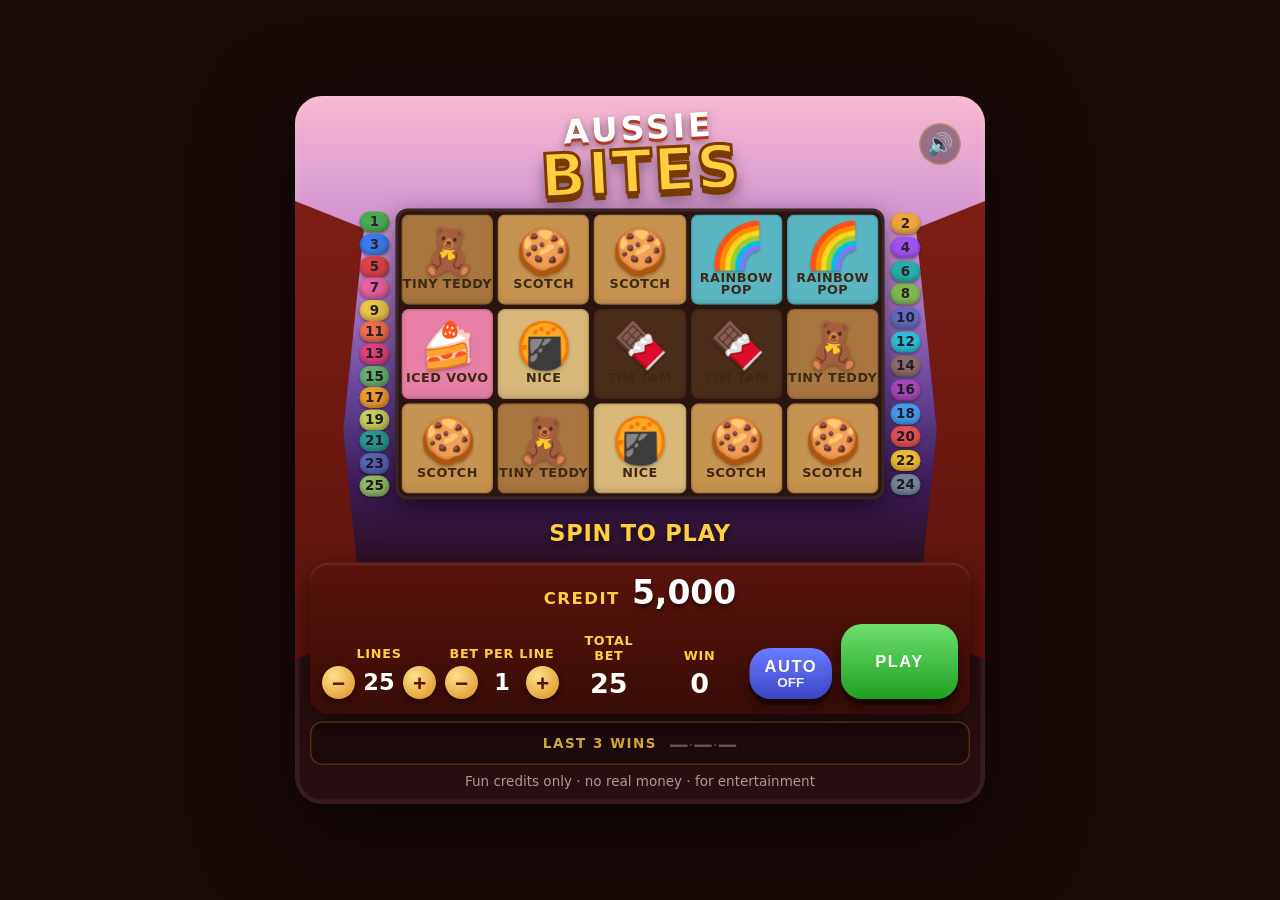
==== commit fc130423: "Fix blank reel space, add spin counter, overhaul sounds Layout fix: #reelArea switched from align-it" ====
--- a/game/index.html
+++ b/game/index.html
@@ -34,6 +34,9 @@
         </div>
         <div class="line-col" id="linesRight"></div>
       </div>
+
+      <!-- ===== Free-spin counter (feature only) ===== -->
+      <div id="spinCounter" aria-live="polite"></div>
 
       <!-- ===== Message banner ===== -->
       <div id="banner">SPIN TO PLAY</div>
--- a/game/css/style.css
+++ b/game/css/style.css
@@ -123,7 +123,7 @@
   position: relative;
   z-index: 2;
   display: flex;
-  align-items: stretch;
+  align-items: flex-start;   /* prevents line-col height from stretching reelWrap */
   gap: 4px;
   justify-content: center;
 }
@@ -131,13 +131,15 @@
   display: flex;
   flex-direction: column;
   justify-content: space-around;
-  padding: 4px 0;
-  gap: 2px;
+  padding: 2px 0;
+  gap: 0;
+  /* height matches 3-row reel window (3×60px cells + 2×3px gaps + 2×4px padding) */
+  height: 194px;
 }
 .line-num {
-  width: 22px; height: 18px;
-  border-radius: 9px;
-  font-size: 11px; font-weight: 800;
+  width: 20px; height: 14px;
+  border-radius: 7px;
+  font-size: 9px; font-weight: 800;
   color: #1a1a1a;
   display: flex; align-items: center; justify-content: center;
   box-shadow: inset 0 -2px 3px rgba(0,0,0,.25), 0 1px 2px rgba(0,0,0,.4);
@@ -227,12 +229,24 @@
   position: absolute;
   left: 50%; bottom: -10px; transform: translateX(-50%);
   background: var(--gold); color: #5a130c;
-  font-size: 10px; font-weight: 900; letter-spacing: 1px;
-  padding: 3px 12px; border-radius: 10px;
+  font-size: 11px; font-weight: 900; letter-spacing: 1px;
+  padding: 3px 14px; border-radius: 10px;
   display: none; white-space: nowrap;
   box-shadow: 0 2px 6px rgba(0,0,0,.5);
 }
 #machine.feature-mode #freeBadge { display: block; }
+
+/* spin X/Y counter shown above reels in feature */
+#spinCounter {
+  position: relative; z-index: 3;
+  display: none;
+  text-align: center;
+  margin: 3px 0 2px;
+  font-size: 13px; font-weight: 900; letter-spacing: 1px;
+  color: var(--gold);
+  text-shadow: 0 2px 4px rgba(0,0,0,.6);
+}
+#machine.feature-mode #spinCounter { display: block; }
 
 #lineOverlay {
   position: absolute; inset: 4px;
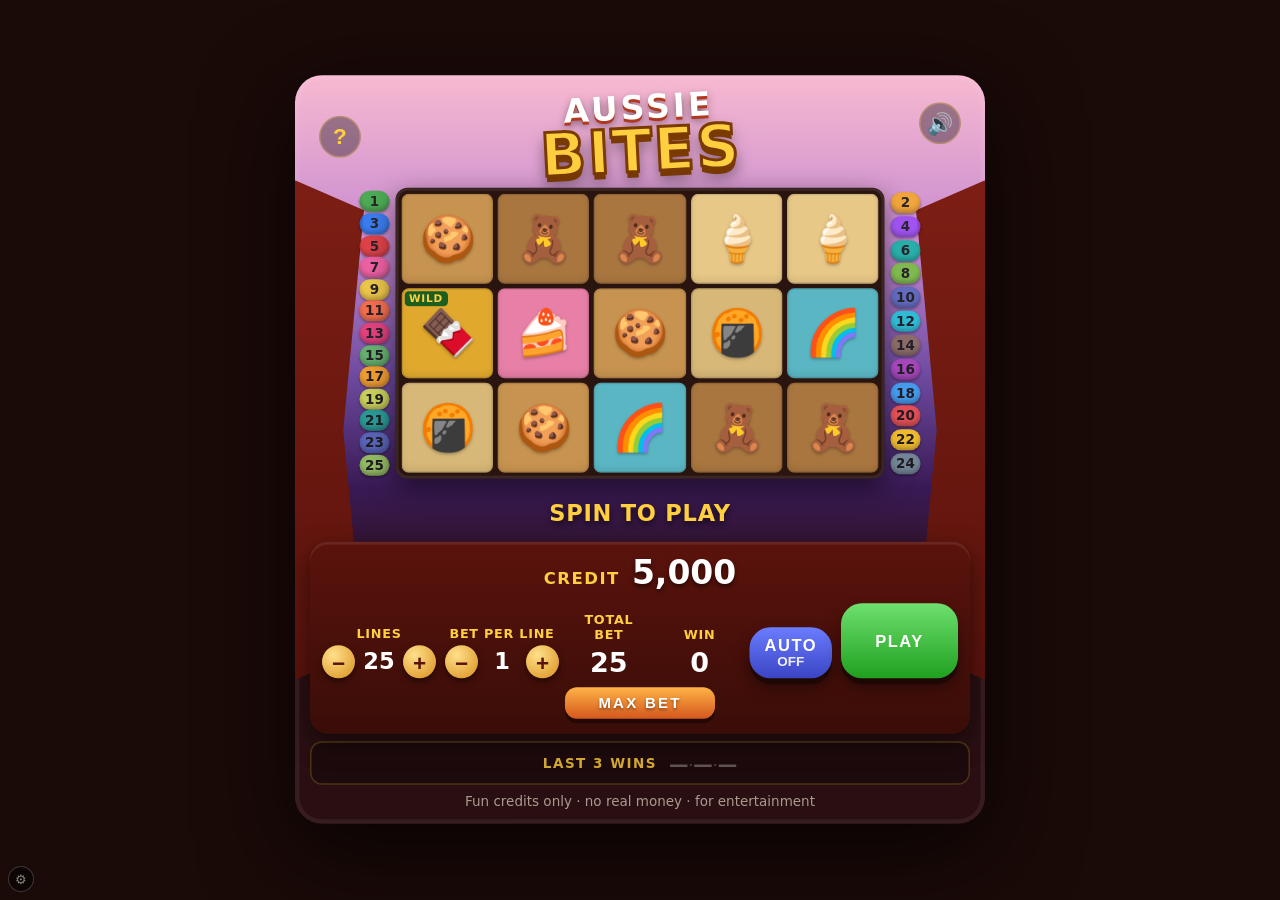
==== commit 088fc638: "Add PNG art support, remove text labels, paytable, big win, slam stop, max bet, autoplay, admin pane" ====
--- a/game/index.html
+++ b/game/index.html
@@ -12,6 +12,7 @@
 
       <!-- ===== Top bar: logo + collect meter (shown in feature) ===== -->
       <header id="topbar">
+        <button id="paytableBtn" title="Paytable" aria-label="View paytable">?</button>
         <div id="logo">
           <span class="logo-aussie">AUSSIE</span>
           <span class="logo-bites">BITES</span>
@@ -93,6 +94,10 @@
             <span class="round-top">PLAY</span>
           </button>
         </div>
+
+        <div class="deck-row2">
+          <button id="maxBetBtn" class="maxbet-btn">MAX BET</button>
+        </div>
       </footer>
 
       <!-- ===== Last 3 Wins ===== -->
@@ -135,12 +140,55 @@
     </div>
   </div>
 
+  <!-- ===== Paytable overlay ===== -->
+  <div id="paytableOverlay" class="hidden">
+    <div id="paytableCard">
+      <button id="paytableClose" aria-label="Close paytable">✕</button>
+      <h2 class="pt-title">PAYTABLE</h2>
+      <table id="paytableTable">
+        <thead>
+          <tr><th></th><th></th><th>×3</th><th>×4</th><th>×5</th></tr>
+        </thead>
+      </table>
+      <p class="pt-note">Line pays × bet per line · Scatter pays × total bet</p>
+    </div>
+  </div>
+
   <!-- coin burst canvas -->
   <canvas id="fx" aria-hidden="true"></canvas>
+
+  <!-- ===== Admin trigger (dev tool) ===== -->
+  <button id="adminTrigger" title="Admin">⚙</button>
+
+  <!-- ===== Admin panel ===== -->
+  <div id="adminPanel" class="hidden">
+    <div id="adminLogin">
+      <p class="adm-heading">Dev Access</p>
+      <input type="password" id="adminPwd" placeholder="password" autocomplete="off">
+      <button id="adminLoginBtn">GO</button>
+    </div>
+    <div id="adminContent" class="hidden">
+      <p class="adm-heading">ADMIN</p>
+      <div id="adminStats"></div>
+      <div id="adminActions">
+        <button data-admin-action="scatter3">Feature (3 scatter)</button>
+        <button data-admin-action="scatter4">Feature (4 scatter)</button>
+        <button data-admin-action="scatter5">Feature (5 scatter)</button>
+        <button data-admin-action="credits">+1000 Credits</button>
+        <button data-admin-action="bigwin">Big Win Screen</button>
+        <button data-admin-action="thresh1">Force Thresh 9</button>
+        <button data-admin-action="thresh2">Force Thresh 14</button>
+        <button data-admin-action="thresh3">Force Thresh 30</button>
+        <button data-admin-action="endfeature">End Feature</button>
+        <button data-admin-action="reset" class="adm-danger">Reset All</button>
+      </div>
+    </div>
+  </div>
 
   <script src="js/audio.js"></script>
   <script src="js/symbols.js"></script>
   <script src="js/paylines.js"></script>
   <script src="js/game.js"></script>
+  <script src="js/admin.js"></script>
 </body>
 </html>
--- a/game/css/style.css
+++ b/game/css/style.css
@@ -521,3 +521,215 @@
 }
 .gamble-win-text  { color: var(--gold); }
 .gamble-lose-text { color: #ff5252; }
+
+/* ===== Symbol art: PNG images with emoji fallback ===== */
+.cell .sym-img {
+  position: absolute;
+  width: 85%; height: 85%;
+  object-fit: contain;
+  top: 50%; left: 50%;
+  transform: translate(-50%, -50%);
+  pointer-events: none;
+  opacity: 0;
+}
+.cell.has-img .sym-img  { opacity: 1; }
+.cell.has-img .sym-emoji { display: none; }
+/* No image: show emoji centred */
+.cell .sym-emoji { display: flex; align-items: center; justify-content: center; }
+.cell.no-img .sym-img { display: none; }
+
+/* ===== Super anticipation (3rd scatter confirmed, final reel slowing) ===== */
+@keyframes superAnticip {
+  0%,100% { box-shadow: 0 0 30px 8px #ff4400, inset 0 0 0 3px #ff4400; }
+  50%      { box-shadow: 0 0 55px 18px #ff8800, inset 0 0 0 4px #ff8800; }
+}
+.reel.super-anticipating { animation: superAnticip .22s ease infinite; }
+
+/* ===== Paytable overlay ===== */
+#paytableOverlay {
+  position: fixed; inset: 0; z-index: 60;
+  background: rgba(0,0,0,.80);
+  display: flex; align-items: center; justify-content: center;
+  backdrop-filter: blur(3px);
+  overflow-y: auto;
+}
+#paytableOverlay.hidden { display: none; }
+#paytableCard {
+  position: relative;
+  background: linear-gradient(180deg, #2a0f2a, #1a0a08);
+  border: 3px solid var(--gold);
+  border-radius: 18px;
+  padding: 22px 20px 18px;
+  box-shadow: 0 20px 60px rgba(0,0,0,.7);
+  animation: cardIn .35s cubic-bezier(.2,1.3,.4,1);
+  max-width: 90vw; width: 340px;
+  max-height: 90vh; overflow-y: auto;
+}
+#paytableClose {
+  position: absolute; top: 10px; right: 12px;
+  background: rgba(255,255,255,.12); border: none;
+  color: #fff; font-size: 16px; font-weight: 900;
+  width: 28px; height: 28px; border-radius: 50%; cursor: pointer;
+}
+.pt-title {
+  text-align: center; font-size: 22px; font-weight: 900;
+  color: var(--gold); letter-spacing: 2px;
+  text-shadow: 0 2px 4px rgba(0,0,0,.5);
+  margin-bottom: 12px;
+}
+#paytableTable {
+  width: 100%; border-collapse: collapse; font-size: 12px;
+}
+#paytableTable th {
+  font-size: 10px; font-weight: 800; color: var(--gold);
+  letter-spacing: .5px; padding: 3px 4px; text-align: center;
+  border-bottom: 1px solid rgba(255,207,63,.3);
+}
+#paytableTable th:nth-child(2) { text-align: left; }
+#paytableTable tr + tr td { border-top: 1px solid rgba(255,255,255,.06); }
+#paytableTable td { padding: 5px 4px; vertical-align: middle; }
+.pt-em {
+  display: inline-flex; align-items: center; justify-content: center;
+  width: 34px; height: 34px; border-radius: 6px;
+  font-size: 22px;
+}
+.pt-name {
+  font-size: 11px; font-weight: 700; color: #fff;
+  text-align: left; padding-left: 6px; line-height: 1.3;
+}
+.pt-role {
+  display: block; font-size: 9px; font-weight: 600; margin-top: 2px;
+  opacity: .85;
+}
+.pt-wild { color: #7cff7c; }
+.pt-scat { color: #ff80ab; }
+.pt-p {
+  text-align: center; font-size: 12px; font-weight: 800;
+  color: var(--gold); font-variant-numeric: tabular-nums;
+  min-width: 30px;
+}
+.pt-note {
+  text-align: center; font-size: 9px; opacity: .6;
+  color: var(--text-cream); margin-top: 10px;
+}
+/* paytable button in topbar */
+#paytableBtn {
+  position: absolute; left: 6px; top: 50%; transform: translateY(-50%);
+  background: rgba(0,0,0,.35); border: 1px solid rgba(255,207,63,.3);
+  border-radius: 50%; width: 28px; height: 28px;
+  font-size: 15px; font-weight: 900; color: var(--gold);
+  cursor: pointer; z-index: 3;
+  display: flex; align-items: center; justify-content: center;
+}
+
+/* ===== Max Bet button ===== */
+.deck-row2 { text-align: center; margin-top: 5px; }
+.maxbet-btn {
+  border: none; cursor: pointer;
+  background: linear-gradient(180deg, #ffb347, #d4571d);
+  color: #fff; font-size: 10px; font-weight: 900;
+  letter-spacing: 1.5px; padding: 5px 22px; border-radius: 8px;
+  box-shadow: 0 3px 0 rgba(0,0,0,.4);
+  text-shadow: 0 1px 2px rgba(0,0,0,.4);
+}
+.maxbet-btn:active { transform: translateY(2px); box-shadow: 0 1px 0 rgba(0,0,0,.4); }
+
+/* ===== Big Win full-screen sequence ===== */
+#bigWinScreen {
+  position: fixed; inset: 0; z-index: 70;
+  display: flex; align-items: center; justify-content: center;
+  cursor: pointer;
+}
+.bw-bg {
+  position: absolute; inset: 0;
+  background: radial-gradient(ellipse at 50% 40%, #1a0050 0%, #000 70%);
+  opacity: .92;
+}
+.bw-content {
+  position: relative; z-index: 1;
+  text-align: center;
+  animation: bwIn .5s cubic-bezier(.2,1.4,.4,1);
+}
+@keyframes bwIn { from{transform:scale(.4);opacity:0} to{transform:scale(1);opacity:1} }
+.bw-tier {
+  font-size: 52px; font-weight: 900; letter-spacing: 3px;
+  text-shadow: 0 0 40px currentColor, 0 4px 0 rgba(0,0,0,.6);
+  animation: bwPulse 1s ease infinite;
+}
+@keyframes bwPulse { 0%,100%{filter:brightness(1)} 50%{filter:brightness(1.35)} }
+.bw-amount {
+  font-size: 64px; font-weight: 900; color: #fff;
+  text-shadow: 0 0 30px #fff8, 0 4px 0 rgba(0,0,0,.5);
+  font-variant-numeric: tabular-nums;
+  margin: 8px 0;
+  animation: bwCount .6s cubic-bezier(.2,1.3,.4,1) .15s both;
+}
+@keyframes bwCount { from{transform:scale(0);opacity:0} to{transform:scale(1);opacity:1} }
+.bw-tap {
+  font-size: 14px; font-weight: 700; color: rgba(255,255,255,.55);
+  letter-spacing: 1px; margin-top: 22px;
+  animation: bwFade 1s ease 1.5s both;
+}
+@keyframes bwFade { from{opacity:0} to{opacity:1} }
+#bigWinScreen.bw-fade { animation: bwDismiss .35s ease forwards; }
+@keyframes bwDismiss { to{opacity:0; transform:scale(1.08)} }
+
+/* ===== Admin panel ===== */
+#adminTrigger {
+  position: fixed; bottom: 8px; left: 8px; z-index: 90;
+  background: rgba(0,0,0,.5); border: 1px solid rgba(255,255,255,.2);
+  border-radius: 50%; width: 26px; height: 26px;
+  font-size: 13px; color: rgba(255,255,255,.5);
+  cursor: pointer; display: flex; align-items: center; justify-content: center;
+}
+#adminPanel {
+  position: fixed; left: 0; top: 0; bottom: 0; z-index: 80;
+  width: 190px;
+  background: #0d0d1a;
+  border-right: 2px solid #333;
+  overflow-y: auto;
+  padding: 10px 8px;
+  font-family: "Trebuchet MS", system-ui, sans-serif;
+  color: #ccc;
+  font-size: 12px;
+}
+#adminPanel.hidden { display: none; }
+.adm-heading {
+  font-size: 13px; font-weight: 900; color: var(--gold);
+  letter-spacing: 1px; text-align: center; margin-bottom: 8px;
+}
+#adminLogin { display: flex; flex-direction: column; gap: 6px; }
+#adminPwd {
+  background: #1a1a2e; border: 1px solid #444; color: #fff;
+  padding: 5px 8px; border-radius: 6px; font-size: 12px; width: 100%;
+}
+#adminLoginBtn {
+  background: linear-gradient(180deg,#6b7cff,#3a45c4); border: none;
+  color: #fff; font-weight: 900; font-size: 12px;
+  padding: 5px; border-radius: 6px; cursor: pointer;
+}
+#adminStats {
+  margin-bottom: 8px;
+  background: rgba(255,255,255,.04);
+  border-radius: 6px; padding: 6px 8px;
+}
+.as-row {
+  display: flex; justify-content: space-between;
+  padding: 2px 0; border-bottom: 1px solid rgba(255,255,255,.06);
+  font-size: 11px;
+}
+.as-row:last-child { border-bottom: none; }
+.as-row span:first-child { color: rgba(255,255,255,.5); }
+.as-row span:last-child  { color: #fff; font-weight: 700; font-variant-numeric: tabular-nums; }
+#adminActions {
+  display: flex; flex-direction: column; gap: 4px;
+}
+#adminActions button {
+  background: #1e1e3a; border: 1px solid #444; color: #ddd;
+  font-size: 11px; font-weight: 700; padding: 5px 8px;
+  border-radius: 6px; cursor: pointer; text-align: left;
+  transition: background .15s;
+}
+#adminActions button:hover  { background: #2a2a55; }
+#adminActions button:active { transform: translateY(1px); }
+#adminActions .adm-danger { color: #ff5252; border-color: #552222; }
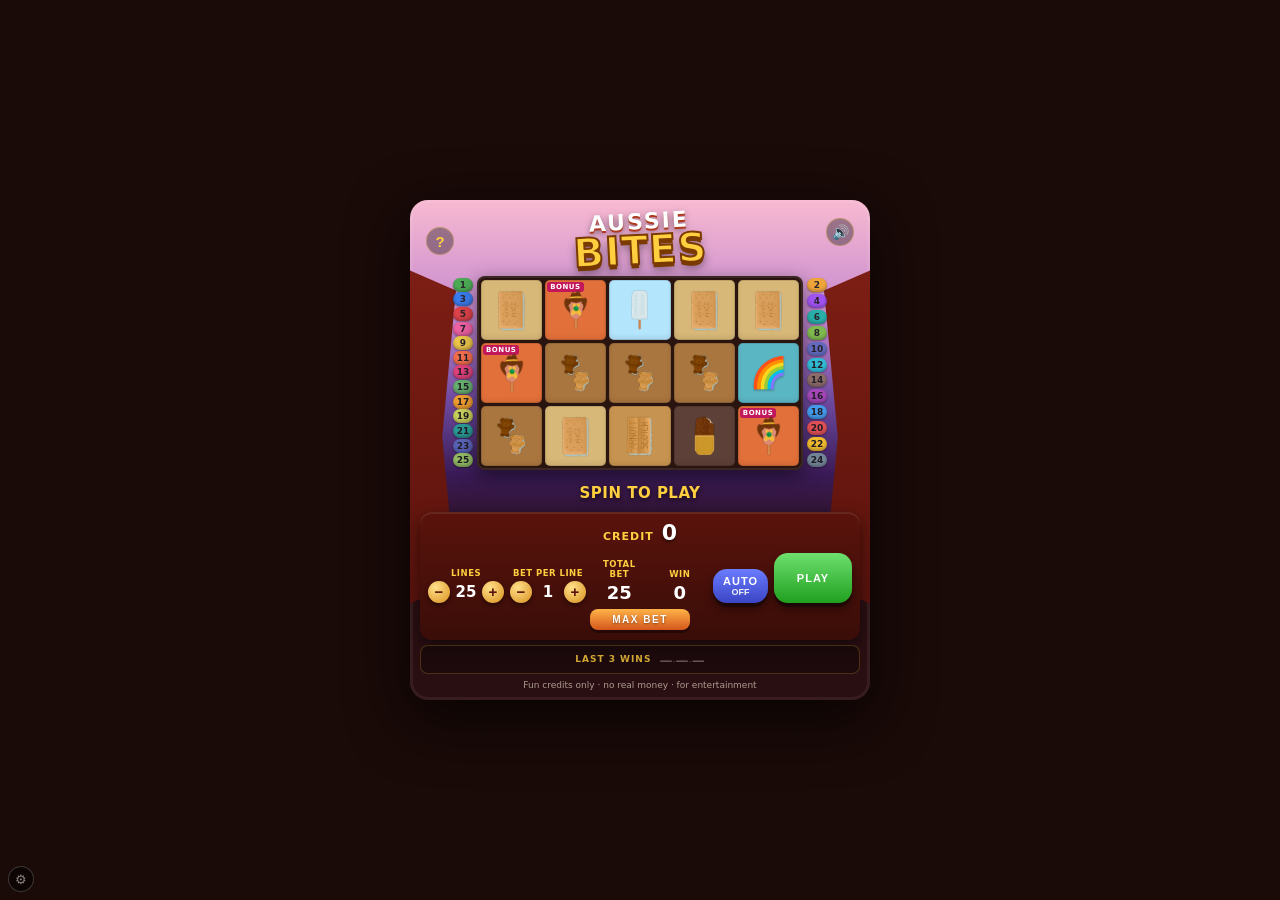
==== commit dd24726a: "Overhaul symbols, audio, feature levels, Bill zoom, fix double counter Symbols: - ARGO removed; BILL" ====
--- a/game/index.html
+++ b/game/index.html
@@ -31,7 +31,7 @@
         <div id="reelWrap">
           <div id="reels" aria-label="slot reels"></div>
           <svg id="lineOverlay" viewBox="0 0 1000 600" preserveAspectRatio="none"></svg>
-          <div id="freeBadge" aria-hidden="true">BONUS REELS IN PLAY</div>
+          <div id="freeBadge" aria-hidden="true">CANTEEN FRENZY</div>
         </div>
         <div class="line-col" id="linesRight"></div>
       </div>
--- a/game/css/style.css
+++ b/game/css/style.css
@@ -733,3 +733,90 @@
 #adminActions button:hover  { background: #2a2a55; }
 #adminActions button:active { transform: translateY(1px); }
 #adminActions .adm-danger { color: #ff5252; border-color: #552222; }
+
+/* ===== Bill zoom — feature trigger animation ===== */
+#billZoom {
+  position: fixed; inset: 0; z-index: 75;
+  display: flex; flex-direction: column;
+  align-items: center; justify-content: center;
+  overflow: hidden;
+  animation: bzIn .18s ease;
+}
+@keyframes bzIn  { from{opacity:0} to{opacity:1} }
+#billZoom.bz-out { animation: bzOut .55s ease forwards; }
+@keyframes bzOut { to{opacity:0; transform:scale(1.12)} }
+
+.bz-bg {
+  position: absolute; inset: 0;
+  background: radial-gradient(ellipse at 50% 45%, #ff8c00 0%, #cc1100 45%, #1a0000 100%);
+  animation: bzPulse .38s ease infinite alternate;
+}
+@keyframes bzPulse { from{filter:brightness(.88)} to{filter:brightness(1.14)} }
+
+.bz-rays {
+  position: absolute; inset: -50%;
+  background: repeating-conic-gradient(rgba(255,215,0,.18) 0deg 12deg, transparent 12deg 24deg);
+  animation: bzSpin 3s linear infinite;
+}
+@keyframes bzSpin { to{transform:rotate(360deg)} }
+
+.bz-bill {
+  position: relative; z-index: 1;
+  width: 210px; height: 210px; object-fit: contain;
+  animation: bzBillIn .5s cubic-bezier(.15,1.6,.35,1);
+  filter: drop-shadow(0 0 30px #ff8800) drop-shadow(0 0 70px #ffcc00);
+}
+@keyframes bzBillIn {
+  from { transform: scale(0) rotate(-18deg); opacity: 0; }
+  to   { transform: scale(1) rotate(0deg);   opacity: 1; }
+}
+.bz-emoji { font-size: 150px; line-height: 1; display: block; position: relative; z-index: 1; }
+
+.bz-title {
+  position: relative; z-index: 1;
+  font-size: 50px; font-weight: 900; color: var(--gold);
+  text-align: center; line-height: .92; letter-spacing: 2px;
+  text-shadow: 0 0 28px #ff8800, 0 4px 0 #7a1500, 0 8px 18px rgba(0,0,0,.7);
+  animation: bzUp .4s cubic-bezier(.2,1.4,.4,1) .28s both;
+}
+.bz-sub {
+  position: relative; z-index: 1;
+  font-size: 17px; font-weight: 800; color: #fff;
+  letter-spacing: 2px; margin-top: 10px;
+  animation: bzUp .4s cubic-bezier(.2,1.4,.4,1) .48s both;
+}
+@keyframes bzUp { from{transform:translateY(28px);opacity:0} to{transform:translateY(0);opacity:1} }
+
+/* ===== Feature level backgrounds ===== */
+/* Level 1 — default orange feature look (already defined by #machine.feature-mode) */
+
+/* Level 2 — deep cosmic purple */
+#machine.feature-mode.level-2 {
+  background: linear-gradient(180deg, #6a1b9a 0%, #4a148c 28%, #1a0050 58%, #0d0035 82%);
+}
+#machine.feature-mode.level-2 #reelWrap {
+  box-shadow: inset 0 0 0 2px rgba(200,100,255,.3), 0 0 22px rgba(160,40,255,.4), 0 6px 18px rgba(0,0,0,.5);
+}
+
+/* Level 3 — electric blue lightning */
+#machine.feature-mode.level-3 {
+  background: linear-gradient(180deg, #006064 0%, #01579b 28%, #0d47a1 58%, #1a237e 82%);
+}
+#machine.feature-mode.level-3 #reelWrap {
+  box-shadow: inset 0 0 0 2px rgba(100,200,255,.3), 0 0 22px rgba(0,120,255,.5), 0 6px 18px rgba(0,0,0,.5);
+}
+
+/* Level 4 — MAXIMUM POWER gold */
+#machine.feature-mode.level-4 {
+  background: linear-gradient(180deg, #ff8f00 0%, #e65100 28%, #bf360c 55%, #4a148c 80%);
+  outline: 4px solid var(--gold);
+  box-shadow: 0 0 40px var(--gold), 0 18px 60px rgba(0,0,0,.7);
+  animation: level4Pulse 1.2s ease infinite;
+}
+@keyframes level4Pulse {
+  0%,100% { outline-color: var(--gold);  box-shadow: 0 0 40px #ffcf3f, 0 18px 60px rgba(0,0,0,.7); }
+  50%      { outline-color: #fff;         box-shadow: 0 0 60px #fff,    0 18px 60px rgba(0,0,0,.7); }
+}
+#machine.feature-mode.level-4 #reelWrap {
+  box-shadow: inset 0 0 0 2px rgba(255,215,0,.5), 0 0 28px rgba(255,180,0,.6), 0 6px 18px rgba(0,0,0,.5);
+}
